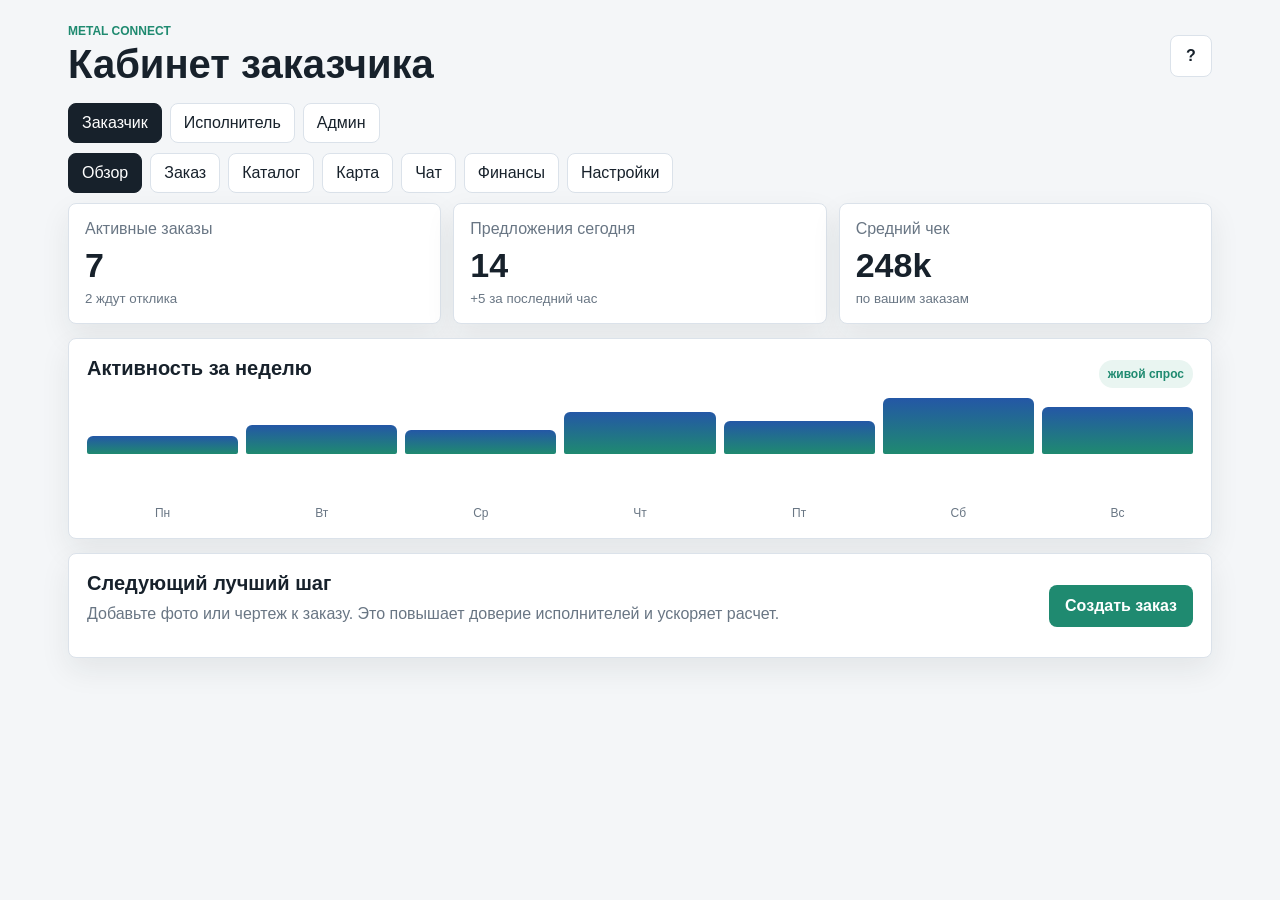
==== index.html @ 7a784472 "Initial Metal Connect bot and mini app" ====
<!doctype html>
<html lang="ru">
<head>
  <meta charset="utf-8">
  <meta name="viewport" content="width=device-width, initial-scale=1, viewport-fit=cover">
  <title>METAL CONNECT</title>
  <script src="https://telegram.org/js/telegram-web-app.js"></script>
  <link rel="stylesheet" href="./styles.css">
</head>
<body>
  <main class="app-shell">
    <header class="topbar">
      <div>
        <p class="eyebrow">METAL CONNECT</p>
        <h1 id="welcomeTitle">Рабочий кабинет</h1>
      </div>
      <button class="icon-btn" id="supportBtn" type="button" aria-label="Поддержка">?</button>
    </header>

    <section class="role-switch" aria-label="Роль">
      <button class="seg active" data-role="customer" type="button">Заказчик</button>
      <button class="seg" data-role="executor" type="button">Исполнитель</button>
      <button class="seg" data-role="admin" type="button">Админ</button>
    </section>

    <nav class="tabs" aria-label="Разделы">
      <button class="tab active" data-view="dashboard" type="button">Обзор</button>
      <button class="tab" data-view="order" type="button">Заказ</button>
      <button class="tab" data-view="catalog" type="button">Каталог</button>
      <button class="tab" data-view="map" type="button">Карта</button>
      <button class="tab" data-view="chat" type="button">Чат</button>
      <button class="tab" data-view="finance" type="button">Финансы</button>
      <button class="tab" data-view="settings" type="button">Настройки</button>
    </nav>

    <section class="view active" id="dashboard">
      <div class="grid widgets">
        <article class="metric">
          <span>Активные заказы</span>
          <strong id="activeOrders">7</strong>
          <small>2 ждут отклика</small>
        </article>
        <article class="metric">
          <span>Предложения сегодня</span>
          <strong id="todayOffers">14</strong>
          <small>+5 за последний час</small>
        </article>
        <article class="metric">
          <span>Средний чек</span>
          <strong id="avgCheck">248k</strong>
          <small>по вашим заказам</small>
        </article>
      </div>

      <article class="panel">
        <div class="panel-head">
          <h2>Активность за неделю</h2>
          <span class="badge">живой спрос</span>
        </div>
        <div class="bars" id="weekBars"></div>
      </article>

      <article class="panel split">
        <div>
          <h2>Следующий лучший шаг</h2>
          <p id="nextStep">Добавьте фото или чертеж к заказу. Это повышает доверие исполнителей и ускоряет расчет.</p>
        </div>
        <button class="primary" data-go="order" type="button">Создать заказ</button>
      </article>
    </section>

    <section class="view" id="order">
      <article class="panel">
        <div class="panel-head">
          <h2>Конструктор заказа</h2>
          <button class="ghost" id="useTemplateBtn" type="button">Взять шаблон</button>
        </div>
        <div class="form-grid">
          <label>Название
            <input id="orderTitle" type="text" placeholder="Фрезеровка плит 09Г2С, 30 шт.">
          </label>
          <label>Город
            <input id="orderCity" type="text" placeholder="Москва">
          </label>
          <label>Бюджет
            <input id="orderBudget" type="text" placeholder="до 250 000 руб.">
          </label>
          <label>Срок
            <input id="orderDeadline" type="text" placeholder="10 рабочих дней">
          </label>
          <label class="wide">Оплата
            <select id="orderPayment">
              <option>Безнал, 50/50</option>
              <option>100% предоплата</option>
              <option>Постоплата</option>
              <option>Наличные</option>
            </select>
          </label>
          <label class="wide">Описание
            <textarea id="orderDescription" rows="5" placeholder="Материал, количество, операции, важные условия"></textarea>
          </label>
        </div>
      </article>

      <article class="order-preview">
        <div>
          <p class="eyebrow">Предпросмотр</p>
          <h2 id="previewTitle">Новый заказ</h2>
          <p id="previewDescription">Заполните поля слева, и карточка заказа соберется автоматически.</p>
        </div>
        <dl>
          <div><dt>Город</dt><dd id="previewCity">-</dd></div>
          <div><dt>Бюджет</dt><dd id="previewBudget">-</dd></div>
          <div><dt>Срок</dt><dd id="previewDeadline">-</dd></div>
          <div><dt>Оплата</dt><dd id="previewPayment">-</dd></div>
        </dl>
        <button class="primary" id="publishOrderBtn" type="button">Опубликовать в боте</button>
      </article>
    </section>

    <section class="view" id="catalog">
      <article class="panel">
        <div class="panel-head">
          <h2>Каталог исполнителей</h2>
          <span class="badge">проверка профиля</span>
        </div>
        <div class="filters">
          <select id="cityFilter">
            <option value="">Все города</option>
            <option>Москва</option>
            <option>Санкт-Петербург</option>
            <option>Казань</option>
            <option>Екатеринбург</option>
          </select>
          <select id="workFilter">
            <option value="">Все работы</option>
            <option value="токарка">Токарка</option>
            <option value="фрезеровка">Фрезеровка</option>
            <option value="сварка">Сварка</option>
            <option value="лазер">Лазерная резка</option>
          </select>
          <label class="range">Рейтинг от <span id="ratingValue">4.0</span>
            <input id="ratingFilter" type="range" min="3" max="5" step="0.1" value="4">
          </label>
        </div>
      </article>
      <div class="cards" id="executorCards"></div>
    </section>

    <section class="view" id="map">
      <article class="map-panel">
        <div class="map-canvas" id="mapCanvas"></div>
        <aside>
          <p class="eyebrow">Карта исполнителей</p>
          <h2 id="mapTitle">Выберите метку</h2>
          <p id="mapText">Здесь будет краткая карточка исполнителя, город, специализация и кнопка маршрута.</p>
          <button class="primary" id="routeBtn" type="button">Проложить маршрут</button>
        </aside>
      </article>
    </section>

    <section class="view" id="chat">
      <article class="messenger">
        <header>
          <div>
            <h2>Чат по заказу #12</h2>
            <p>Быстрые ответы и звонок через Telegram</p>
          </div>
          <button class="ghost" id="callBtn" type="button">Позвонить</button>
        </header>
        <div class="messages" id="messages"></div>
        <div class="quick">
          <button type="button">Можно чертеж?</button>
          <button type="button">Готов посчитать сегодня</button>
          <button type="button">Уточните материал</button>
        </div>
        <form class="chat-form" id="chatForm">
          <input id="chatInput" type="text" placeholder="Написать сообщение">
          <button class="primary" type="submit">Отправить</button>
        </form>
      </article>
    </section>

    <section class="view" id="finance">
      <div class="grid widgets">
        <article class="metric">
          <span>Баланс</span>
          <strong>0 ₽</strong>
          <small>подключим после монетизации</small>
        </article>
        <article class="metric">
          <span>Подписка</span>
          <strong>Free</strong>
          <small>будет Pro-тариф</small>
        </article>
      </div>
      <article class="panel">
        <h2>Монетизация</h2>
        <p>Здесь подготовлены места под подписку, поднятие заказа, комиссии, платные отклики и вывод средств исполнителям.</p>
        <button class="primary" type="button">Купить подписку</button>
      </article>
    </section>

    <section class="view" id="settings">
      <article class="panel">
        <h2>Уведомления</h2>
        <div class="settings-list">
          <label><input type="checkbox" checked> Новые отклики</label>
          <label><input type="checkbox" checked> Новые заказы по моей специализации</label>
          <label><input type="checkbox"> Финансовые уведомления</label>
          <label>Тихий час
            <select>
              <option>22:00 - 09:00</option>
              <option>23:00 - 08:00</option>
              <option>Выключен</option>
            </select>
          </label>
        </div>
      </article>
      <article class="panel">
        <h2>Справка и обучение</h2>
        <p>Короткий туториал будет показывать, как разместить заказ, выбрать исполнителя и не потерять переписку.</p>
        <button class="ghost" id="tutorialBtn" type="button">Показать подсказку</button>
      </article>
    </section>
  </main>

  <script src="./app.js"></script>
</body>
</html>
---- styles.css ----
:root {
  --bg: #f4f6f8;
  --surface: #ffffff;
  --ink: #17212b;
  --muted: #697684;
  --line: #dbe2ea;
  --accent: #1f8a70;
  --accent-2: #2457a6;
  --warn: #c77700;
  --shadow: 0 12px 30px rgba(23, 33, 43, .08);
}

* { box-sizing: border-box; }

body {
  margin: 0;
  background: var(--bg);
  color: var(--ink);
  font-family: -apple-system, BlinkMacSystemFont, "Segoe UI", sans-serif;
}

button, input, select, textarea {
  font: inherit;
}

button {
  cursor: pointer;
}

.app-shell {
  width: min(1180px, 100%);
  margin: 0 auto;
  padding: 18px;
}

.topbar {
  display: flex;
  align-items: center;
  justify-content: space-between;
  gap: 14px;
  padding: 6px 0 16px;
}

.eyebrow {
  margin: 0 0 4px;
  color: var(--accent);
  font-size: 12px;
  font-weight: 800;
  text-transform: uppercase;
}

h1, h2, p { margin-top: 0; }

h1 {
  margin-bottom: 0;
  font-size: clamp(26px, 5vw, 40px);
}

h2 {
  margin-bottom: 10px;
  font-size: 20px;
}

.icon-btn, .ghost, .primary, .seg, .tab {
  border: 1px solid var(--line);
  border-radius: 8px;
  background: var(--surface);
  color: var(--ink);
}

.icon-btn {
  width: 42px;
  height: 42px;
  font-weight: 800;
}

.primary {
  border: 0;
  background: var(--accent);
  color: #fff;
  padding: 12px 16px;
  font-weight: 750;
}

.ghost {
  padding: 10px 14px;
  background: #f8fafb;
}

.role-switch, .tabs {
  display: flex;
  gap: 8px;
  overflow-x: auto;
  padding-bottom: 10px;
}

.seg, .tab {
  min-height: 40px;
  padding: 9px 13px;
  white-space: nowrap;
}

.seg.active, .tab.active {
  background: var(--ink);
  color: #fff;
  border-color: var(--ink);
}

.view {
  display: none;
  gap: 14px;
}

.view.active {
  display: grid;
}

.grid {
  display: grid;
  gap: 12px;
}

.widgets {
  grid-template-columns: repeat(3, minmax(0, 1fr));
}

.metric, .panel, .order-preview, .messenger, .map-panel {
  background: var(--surface);
  border: 1px solid var(--line);
  border-radius: 8px;
  box-shadow: var(--shadow);
}

.metric {
  padding: 16px;
}

.metric span, .metric small, .panel p, dd {
  color: var(--muted);
}

.metric strong {
  display: block;
  margin: 8px 0 4px;
  font-size: 34px;
}

.panel, .order-preview {
  padding: 18px;
}

.panel-head, .split {
  display: flex;
  align-items: center;
  justify-content: space-between;
  gap: 14px;
}

.badge {
  display: inline-flex;
  align-items: center;
  min-height: 28px;
  padding: 5px 9px;
  border-radius: 999px;
  background: #e9f5f1;
  color: var(--accent);
  font-size: 12px;
  font-weight: 800;
}

.bars {
  display: grid;
  grid-template-columns: repeat(7, 1fr);
  align-items: end;
  gap: 8px;
  height: 130px;
}

.bar {
  display: grid;
  align-items: end;
  gap: 6px;
  height: 100%;
  color: var(--muted);
  font-size: 12px;
  text-align: center;
}

.bar i {
  display: block;
  min-height: 18px;
  border-radius: 6px 6px 2px 2px;
  background: linear-gradient(180deg, var(--accent-2), var(--accent));
}

#order {
  grid-template-columns: minmax(0, 1.3fr) minmax(320px, .7fr);
}

.form-grid {
  display: grid;
  grid-template-columns: repeat(2, minmax(0, 1fr));
  gap: 12px;
}

label {
  display: grid;
  gap: 6px;
  color: var(--muted);
  font-size: 13px;
  font-weight: 700;
}

.wide {
  grid-column: 1 / -1;
}

input, select, textarea {
  width: 100%;
  border: 1px solid var(--line);
  border-radius: 8px;
  background: #fbfcfd;
  color: var(--ink);
  padding: 11px 12px;
}

textarea {
  resize: vertical;
}

.order-preview {
  display: grid;
  align-content: start;
  gap: 16px;
}

dl {
  display: grid;
  gap: 10px;
  margin: 0;
}

dl div {
  display: flex;
  justify-content: space-between;
  gap: 12px;
  padding-bottom: 10px;
  border-bottom: 1px solid var(--line);
}

dt {
  color: var(--muted);
}

dd {
  margin: 0;
  text-align: right;
  font-weight: 700;
}

.filters {
  display: grid;
  grid-template-columns: 1fr 1fr 1.2fr;
  gap: 12px;
}

.cards {
  display: grid;
  grid-template-columns: repeat(3, minmax(0, 1fr));
  gap: 12px;
}

.executor-card {
  display: grid;
  gap: 10px;
  padding: 14px;
  background: var(--surface);
  border: 1px solid var(--line);
  border-radius: 8px;
  box-shadow: var(--shadow);
}

.avatar {
  width: 54px;
  height: 54px;
  border-radius: 8px;
  display: grid;
  place-items: center;
  background: #e9eef5;
  color: var(--accent-2);
  font-weight: 900;
}

.tags {
  display: flex;
  flex-wrap: wrap;
  gap: 6px;
}

.tag {
  padding: 4px 8px;
  border-radius: 999px;
  background: #f0f3f6;
  color: var(--muted);
  font-size: 12px;
}

.map-panel {
  display: grid;
  grid-template-columns: 1.4fr .6fr;
  overflow: hidden;
}

.map-canvas {
  position: relative;
  min-height: 420px;
  background:
    linear-gradient(90deg, rgba(255,255,255,.5) 1px, transparent 1px),
    linear-gradient(rgba(255,255,255,.5) 1px, transparent 1px),
    #d7e4e8;
  background-size: 48px 48px;
}

.pin {
  position: absolute;
  width: 18px;
  height: 18px;
  border: 3px solid #fff;
  border-radius: 50%;
  background: var(--accent);
  box-shadow: 0 6px 16px rgba(0,0,0,.2);
}

.map-panel aside {
  padding: 18px;
}

.messenger {
  overflow: hidden;
}

.messenger header, .chat-form {
  display: flex;
  align-items: center;
  justify-content: space-between;
  gap: 12px;
  padding: 14px;
  border-bottom: 1px solid var(--line);
}

.messages {
  display: grid;
  gap: 10px;
  min-height: 300px;
  padding: 14px;
  background: #edf2f5;
}

.bubble {
  width: fit-content;
  max-width: min(520px, 86%);
  padding: 10px 12px;
  border-radius: 8px;
  background: #fff;
}

.bubble.me {
  justify-self: end;
  background: #dff1ec;
}

.quick {
  display: flex;
  gap: 8px;
  overflow-x: auto;
  padding: 10px 14px;
}

.quick button {
  border: 1px solid var(--line);
  border-radius: 999px;
  background: #fff;
  padding: 8px 10px;
  white-space: nowrap;
}

.chat-form {
  border-top: 1px solid var(--line);
  border-bottom: 0;
}

.settings-list {
  display: grid;
  gap: 12px;
}

@media (max-width: 860px) {
  .widgets, #order, .cards, .map-panel, .filters {
    grid-template-columns: 1fr;
  }

  .panel-head, .split, .messenger header, .chat-form {
    align-items: stretch;
    flex-direction: column;
  }

  .form-grid {
    grid-template-columns: 1fr;
  }

  .app-shell {
    padding: 14px;
  }
}
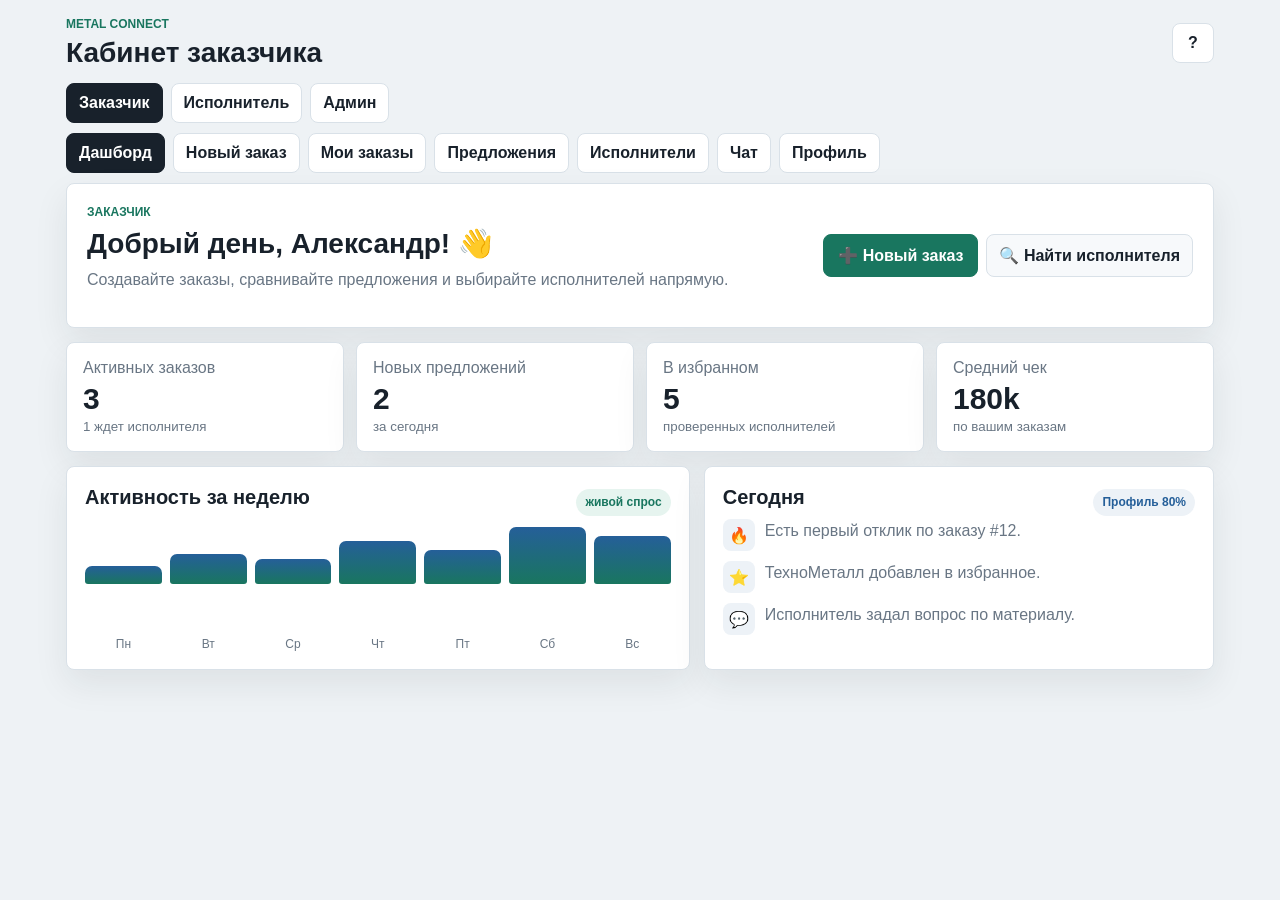
==== commit fa5e7626: "Redesign Mini App workspace" ====
--- a/index.html
+++ b/index.html
@@ -5,7 +5,7 @@
   <meta name="viewport" content="width=device-width, initial-scale=1, viewport-fit=cover">
   <title>METAL CONNECT</title>
   <script src="https://telegram.org/js/telegram-web-app.js"></script>
-  <link rel="stylesheet" href="./styles.css">
+  <link rel="stylesheet" href="./styles.css?v=20260526-2">
 </head>
 <body>
   <main class="app-shell">
@@ -23,106 +23,136 @@
       <button class="seg" data-role="admin" type="button">Админ</button>
     </section>
 
-    <nav class="tabs" aria-label="Разделы">
-      <button class="tab active" data-view="dashboard" type="button">Обзор</button>
-      <button class="tab" data-view="order" type="button">Заказ</button>
-      <button class="tab" data-view="catalog" type="button">Каталог</button>
-      <button class="tab" data-view="map" type="button">Карта</button>
-      <button class="tab" data-view="chat" type="button">Чат</button>
-      <button class="tab" data-view="finance" type="button">Финансы</button>
-      <button class="tab" data-view="settings" type="button">Настройки</button>
-    </nav>
-
-    <section class="view active" id="dashboard">
-      <div class="grid widgets">
-        <article class="metric">
-          <span>Активные заказы</span>
-          <strong id="activeOrders">7</strong>
-          <small>2 ждут отклика</small>
-        </article>
-        <article class="metric">
-          <span>Предложения сегодня</span>
-          <strong id="todayOffers">14</strong>
-          <small>+5 за последний час</small>
-        </article>
-        <article class="metric">
-          <span>Средний чек</span>
-          <strong id="avgCheck">248k</strong>
-          <small>по вашим заказам</small>
-        </article>
-      </div>
-
-      <article class="panel">
-        <div class="panel-head">
-          <h2>Активность за неделю</h2>
-          <span class="badge">живой спрос</span>
-        </div>
-        <div class="bars" id="weekBars"></div>
-      </article>
-
-      <article class="panel split">
+    <nav class="tabs" id="tabs" aria-label="Разделы"></nav>
+
+    <section class="view active" id="dashboardView">
+      <section class="hero">
         <div>
-          <h2>Следующий лучший шаг</h2>
-          <p id="nextStep">Добавьте фото или чертеж к заказу. Это повышает доверие исполнителей и ускоряет расчет.</p>
-        </div>
-        <button class="primary" data-go="order" type="button">Создать заказ</button>
-      </article>
-    </section>
-
-    <section class="view" id="order">
-      <article class="panel">
-        <div class="panel-head">
-          <h2>Конструктор заказа</h2>
-          <button class="ghost" id="useTemplateBtn" type="button">Взять шаблон</button>
-        </div>
-        <div class="form-grid">
-          <label>Название
-            <input id="orderTitle" type="text" placeholder="Фрезеровка плит 09Г2С, 30 шт.">
-          </label>
-          <label>Город
-            <input id="orderCity" type="text" placeholder="Москва">
-          </label>
-          <label>Бюджет
-            <input id="orderBudget" type="text" placeholder="до 250 000 руб.">
-          </label>
-          <label>Срок
-            <input id="orderDeadline" type="text" placeholder="10 рабочих дней">
-          </label>
-          <label class="wide">Оплата
-            <select id="orderPayment">
-              <option>Безнал, 50/50</option>
-              <option>100% предоплата</option>
-              <option>Постоплата</option>
-              <option>Наличные</option>
-            </select>
-          </label>
-          <label class="wide">Описание
-            <textarea id="orderDescription" rows="5" placeholder="Материал, количество, операции, важные условия"></textarea>
-          </label>
-        </div>
-      </article>
-
-      <article class="order-preview">
-        <div>
+          <p class="eyebrow" id="roleEyebrow">Кабинет заказчика</p>
+          <h2 id="heroTitle">Добрый день, Александр!</h2>
+          <p id="heroText">Создавайте заказы, сравнивайте предложения и выбирайте исполнителей напрямую.</p>
+        </div>
+        <div class="hero-actions" id="heroActions"></div>
+      </section>
+
+      <section class="grid metrics" id="dashboardMetrics"></section>
+
+      <section class="layout-two">
+        <article class="panel">
+          <div class="panel-head">
+            <h2 id="activityTitle">Активность за неделю</h2>
+            <span class="badge" id="activityBadge">спрос растет</span>
+          </div>
+          <div class="bars" id="weekBars"></div>
+        </article>
+        <article class="panel">
+          <div class="panel-head">
+            <h2>Сегодня</h2>
+            <span class="badge neutral" id="profileFill">Профиль 80%</span>
+          </div>
+          <div class="timeline" id="todayFeed"></div>
+        </article>
+      </section>
+    </section>
+
+    <section class="view" id="builderView">
+      <section class="order-layout">
+        <article class="panel">
+          <div class="panel-head">
+            <h2>Пошаговое создание заказа</h2>
+            <button class="ghost" id="useTemplateBtn" type="button">Шаблон</button>
+          </div>
+
+          <div class="steps" id="orderSteps"></div>
+
+          <div class="form-grid">
+            <label>Название детали или заказа
+              <input id="orderTitle" type="text" placeholder="Втулки 40Х, 120 шт.">
+            </label>
+            <label>Город
+              <input id="orderCity" type="text" placeholder="Москва">
+            </label>
+            <label class="wide">Описание работ
+              <textarea id="orderDescription" rows="4" placeholder="Например: токарная обработка по чертежу, материал 40Х, нужна упаковка и доставка до ТК."></textarea>
+            </label>
+            <fieldset class="wide">
+              <legend>Материал</legend>
+              <div class="material-grid" id="materialGrid">
+                <button class="material active" data-material="Сталь" type="button">⚙️<span>Сталь</span></button>
+                <button class="material" data-material="Алюминий" type="button">✈️<span>Алюминий</span></button>
+                <button class="material" data-material="Титан" type="button">🔩<span>Титан</span></button>
+                <button class="material" data-material="Пластик" type="button">🧴<span>Пластик</span></button>
+              </div>
+            </fieldset>
+            <label>Количество: <b id="qtyValue">50 шт.</b>
+              <input id="orderQty" type="range" min="1" max="500" step="1" value="50">
+            </label>
+            <label>Срок выполнения
+              <input id="orderDeadline" type="date">
+            </label>
+            <label>Бюджет от
+              <input id="budgetFrom" type="number" inputmode="numeric" placeholder="50000">
+            </label>
+            <label>Бюджет до
+              <input id="budgetTo" type="number" inputmode="numeric" placeholder="180000">
+            </label>
+            <label class="check-row wide">
+              <input id="negotiableBudget" type="checkbox">
+              <span>Бюджет договорной</span>
+            </label>
+            <label class="wide">Оплата
+              <select id="orderPayment">
+                <option>Безнал, 50/50</option>
+                <option>100% предоплата</option>
+                <option>Постоплата</option>
+                <option>Наличные</option>
+              </select>
+            </label>
+            <label class="file-zone wide">
+              <input id="orderFiles" type="file" multiple accept="image/*,.pdf">
+              <span>Загрузить фото/чертежи до 5 шт.</span>
+              <small id="fileHint">Файлы видны в интерфейсе как демо. Передачу файлов в бота подключим отдельным этапом.</small>
+            </label>
+          </div>
+        </article>
+
+        <aside class="order-preview">
           <p class="eyebrow">Предпросмотр</p>
           <h2 id="previewTitle">Новый заказ</h2>
-          <p id="previewDescription">Заполните поля слева, и карточка заказа соберется автоматически.</p>
-        </div>
-        <dl>
-          <div><dt>Город</dt><dd id="previewCity">-</dd></div>
-          <div><dt>Бюджет</dt><dd id="previewBudget">-</dd></div>
-          <div><dt>Срок</dt><dd id="previewDeadline">-</dd></div>
-          <div><dt>Оплата</dt><dd id="previewPayment">-</dd></div>
-        </dl>
-        <button class="primary" id="publishOrderBtn" type="button">Опубликовать в боте</button>
-      </article>
-    </section>
-
-    <section class="view" id="catalog">
-      <article class="panel">
+          <p id="previewDescription">Заполните поля, и карточка заказа соберется автоматически.</p>
+          <dl>
+            <div><dt>Материал</dt><dd id="previewMaterial">Сталь</dd></div>
+            <div><dt>Количество</dt><dd id="previewQty">50 шт.</dd></div>
+            <div><dt>Город</dt><dd id="previewCity">-</dd></div>
+            <div><dt>Срок</dt><dd id="previewDeadline">-</dd></div>
+            <div><dt>Бюджет</dt><dd id="previewBudget">-</dd></div>
+          </dl>
+          <div class="score">
+            <span>Шанс быстрого отклика</span>
+            <b id="qualityScore">65%</b>
+            <i><em id="qualityBar"></em></i>
+          </div>
+          <button class="primary" id="publishOrderBtn" type="button">📢 Опубликовать заказ</button>
+        </aside>
+      </section>
+    </section>
+
+    <section class="view" id="ordersView">
+      <section class="panel">
         <div class="panel-head">
-          <h2>Каталог исполнителей</h2>
-          <span class="badge">проверка профиля</span>
+          <h2 id="ordersTitle">Мои заказы</h2>
+          <button class="primary small" data-go="builderView" type="button">➕ Новый заказ</button>
+        </div>
+        <div class="subtabs" id="orderSubtabs"></div>
+      </section>
+      <section class="cards-list" id="ordersList"></section>
+    </section>
+
+    <section class="view" id="marketView">
+      <section class="panel">
+        <div class="panel-head">
+          <h2 id="marketTitle">Поиск исполнителей</h2>
+          <span class="badge">фильтры</span>
         </div>
         <div class="filters">
           <select id="cityFilter">
@@ -143,37 +173,32 @@
             <input id="ratingFilter" type="range" min="3" max="5" step="0.1" value="4">
           </label>
         </div>
-      </article>
-      <div class="cards" id="executorCards"></div>
-    </section>
-
-    <section class="view" id="map">
-      <article class="map-panel">
-        <div class="map-canvas" id="mapCanvas"></div>
-        <aside>
-          <p class="eyebrow">Карта исполнителей</p>
-          <h2 id="mapTitle">Выберите метку</h2>
-          <p id="mapText">Здесь будет краткая карточка исполнителя, город, специализация и кнопка маршрута.</p>
-          <button class="primary" id="routeBtn" type="button">Проложить маршрут</button>
-        </aside>
-      </article>
-    </section>
-
-    <section class="view" id="chat">
+      </section>
+      <section class="cards" id="marketCards"></section>
+    </section>
+
+    <section class="view" id="offersView">
+      <section class="panel">
+        <div class="panel-head">
+          <h2 id="offersTitle">Предложения</h2>
+          <span class="badge neutral" id="offersBadge">2 новых</span>
+        </div>
+      </section>
+      <section class="cards-list" id="offersList"></section>
+    </section>
+
+    <section class="view" id="chatView">
       <article class="messenger">
         <header>
           <div>
-            <h2>Чат по заказу #12</h2>
-            <p>Быстрые ответы и звонок через Telegram</p>
-          </div>
-          <button class="ghost" id="callBtn" type="button">Позвонить</button>
+            <p class="eyebrow">Чат по заказу</p>
+            <h2 id="chatTitle">#12 Втулки 40Х</h2>
+            <p id="chatMeta">Заказчик и исполнитель видят переписку внутри бота.</p>
+          </div>
+          <button class="ghost" id="attachBtn" type="button">📎 Фото</button>
         </header>
         <div class="messages" id="messages"></div>
-        <div class="quick">
-          <button type="button">Можно чертеж?</button>
-          <button type="button">Готов посчитать сегодня</button>
-          <button type="button">Уточните материал</button>
-        </div>
+        <div class="quick" id="quickReplies"></div>
         <form class="chat-form" id="chatForm">
           <input id="chatInput" type="text" placeholder="Написать сообщение">
           <button class="primary" type="submit">Отправить</button>
@@ -181,50 +206,34 @@
       </article>
     </section>
 
-    <section class="view" id="finance">
-      <div class="grid widgets">
-        <article class="metric">
-          <span>Баланс</span>
-          <strong>0 ₽</strong>
-          <small>подключим после монетизации</small>
-        </article>
-        <article class="metric">
-          <span>Подписка</span>
-          <strong>Free</strong>
-          <small>будет Pro-тариф</small>
-        </article>
-      </div>
-      <article class="panel">
-        <h2>Монетизация</h2>
-        <p>Здесь подготовлены места под подписку, поднятие заказа, комиссии, платные отклики и вывод средств исполнителям.</p>
-        <button class="primary" type="button">Купить подписку</button>
-      </article>
-    </section>
-
-    <section class="view" id="settings">
-      <article class="panel">
-        <h2>Уведомления</h2>
-        <div class="settings-list">
-          <label><input type="checkbox" checked> Новые отклики</label>
-          <label><input type="checkbox" checked> Новые заказы по моей специализации</label>
-          <label><input type="checkbox"> Финансовые уведомления</label>
-          <label>Тихий час
-            <select>
-              <option>22:00 - 09:00</option>
-              <option>23:00 - 08:00</option>
-              <option>Выключен</option>
-            </select>
-          </label>
-        </div>
-      </article>
-      <article class="panel">
-        <h2>Справка и обучение</h2>
-        <p>Короткий туториал будет показывать, как разместить заказ, выбрать исполнителя и не потерять переписку.</p>
-        <button class="ghost" id="tutorialBtn" type="button">Показать подсказку</button>
-      </article>
+    <section class="view" id="profileView">
+      <section class="profile-grid">
+        <article class="panel">
+          <div class="panel-head">
+            <h2 id="profileTitle">Профиль заказчика</h2>
+            <span class="badge neutral">редактирование</span>
+          </div>
+          <div class="profile-card" id="profileCard"></div>
+        </article>
+        <article class="panel">
+          <h2>Уведомления</h2>
+          <div class="settings-list">
+            <label class="check-row"><input type="checkbox" checked><span>Новые предложения</span></label>
+            <label class="check-row"><input type="checkbox" checked><span>Сообщения в чате</span></label>
+            <label class="check-row"><input type="checkbox"><span>Финансы и тарифы</span></label>
+            <label>Тихий час
+              <select>
+                <option>22:00 - 09:00</option>
+                <option>23:00 - 08:00</option>
+                <option>Выключен</option>
+              </select>
+            </label>
+          </div>
+        </article>
+      </section>
     </section>
   </main>
 
-  <script src="./app.js"></script>
+  <script src="./app.js?v=20260526-2"></script>
 </body>
 </html>
--- a/styles.css
+++ b/styles.css
@@ -1,13 +1,16 @@
 :root {
-  --bg: #f4f6f8;
+  --bg: #eef2f5;
   --surface: #ffffff;
-  --ink: #17212b;
+  --surface-soft: #f7f9fb;
+  --ink: #18212b;
   --muted: #697684;
-  --line: #dbe2ea;
-  --accent: #1f8a70;
-  --accent-2: #2457a6;
-  --warn: #c77700;
-  --shadow: 0 12px 30px rgba(23, 33, 43, .08);
+  --line: #d9e1e8;
+  --accent: #19765f;
+  --accent-dark: #105745;
+  --blue: #255f99;
+  --amber: #bc7a00;
+  --red: #b64a3a;
+  --shadow: 0 14px 34px rgba(24, 33, 43, .08);
 }
 
 * { box-sizing: border-box; }
@@ -19,18 +22,18 @@
   font-family: -apple-system, BlinkMacSystemFont, "Segoe UI", sans-serif;
 }
 
-button, input, select, textarea {
-  font: inherit;
-}
-
-button {
-  cursor: pointer;
-}
+button, input, select, textarea { font: inherit; }
+button { cursor: pointer; }
+h1, h2, h3, p { margin-top: 0; }
+h1 { margin-bottom: 0; font-size: 28px; line-height: 1.1; }
+h2 { margin-bottom: 10px; font-size: 20px; line-height: 1.2; }
+h3 { margin-bottom: 6px; font-size: 17px; }
+p { color: var(--muted); line-height: 1.45; }
 
 .app-shell {
   width: min(1180px, 100%);
   margin: 0 auto;
-  padding: 18px;
+  padding: 16px;
 }
 
 .topbar {
@@ -38,30 +41,20 @@
   align-items: center;
   justify-content: space-between;
   gap: 14px;
-  padding: 6px 0 16px;
+  padding-bottom: 14px;
 }
 
 .eyebrow {
-  margin: 0 0 4px;
+  margin: 0 0 5px;
   color: var(--accent);
   font-size: 12px;
   font-weight: 800;
+  letter-spacing: 0;
   text-transform: uppercase;
 }
 
-h1, h2, p { margin-top: 0; }
-
-h1 {
-  margin-bottom: 0;
-  font-size: clamp(26px, 5vw, 40px);
-}
-
-h2 {
-  margin-bottom: 10px;
-  font-size: 20px;
-}
-
-.icon-btn, .ghost, .primary, .seg, .tab {
+.icon-btn, .ghost, .primary, .seg, .tab, .subtab {
+  min-height: 40px;
   border: 1px solid var(--line);
   border-radius: 8px;
   background: var(--surface);
@@ -70,102 +63,119 @@
 
 .icon-btn {
   width: 42px;
-  height: 42px;
-  font-weight: 800;
+  font-weight: 900;
 }
 
 .primary {
-  border: 0;
+  border-color: var(--accent);
   background: var(--accent);
   color: #fff;
-  padding: 12px 16px;
+  padding: 11px 14px;
+  font-weight: 800;
+}
+
+.primary:hover { background: var(--accent-dark); }
+.primary.small { min-height: 36px; padding: 8px 12px; }
+
+.ghost {
+  padding: 10px 12px;
+  background: var(--surface-soft);
   font-weight: 750;
 }
 
-.ghost {
-  padding: 10px 14px;
-  background: #f8fafb;
-}
-
-.role-switch, .tabs {
+.role-switch, .tabs, .subtabs {
   display: flex;
   gap: 8px;
   overflow-x: auto;
   padding-bottom: 10px;
 }
 
-.seg, .tab {
-  min-height: 40px;
-  padding: 9px 13px;
+.seg, .tab, .subtab {
+  flex: 0 0 auto;
+  padding: 9px 12px;
   white-space: nowrap;
-}
-
-.seg.active, .tab.active {
+  font-weight: 750;
+}
+
+.seg.active, .tab.active, .subtab.active {
   background: var(--ink);
   color: #fff;
   border-color: var(--ink);
 }
 
-.view {
-  display: none;
-  gap: 14px;
-}
-
-.view.active {
-  display: grid;
-}
-
-.grid {
-  display: grid;
-  gap: 12px;
-}
-
-.widgets {
-  grid-template-columns: repeat(3, minmax(0, 1fr));
-}
-
-.metric, .panel, .order-preview, .messenger, .map-panel {
+.view { display: none; gap: 14px; }
+.view.active { display: grid; }
+
+.hero, .panel, .metric, .order-preview, .messenger, .entity-card, .order-card {
+  border: 1px solid var(--line);
+  border-radius: 8px;
   background: var(--surface);
-  border: 1px solid var(--line);
-  border-radius: 8px;
   box-shadow: var(--shadow);
 }
 
-.metric {
-  padding: 16px;
-}
-
-.metric span, .metric small, .panel p, dd {
-  color: var(--muted);
-}
-
+.hero {
+  display: flex;
+  align-items: center;
+  justify-content: space-between;
+  gap: 16px;
+  padding: 20px;
+}
+
+.hero h2 {
+  margin-bottom: 8px;
+  font-size: 28px;
+}
+
+.hero-actions {
+  display: flex;
+  flex-wrap: wrap;
+  justify-content: flex-end;
+  gap: 8px;
+}
+
+.grid { display: grid; gap: 12px; }
+.metrics { grid-template-columns: repeat(4, minmax(0, 1fr)); }
+
+.metric { padding: 16px; }
+.metric span, .metric small, dd { color: var(--muted); }
 .metric strong {
   display: block;
-  margin: 8px 0 4px;
-  font-size: 34px;
-}
-
-.panel, .order-preview {
-  padding: 18px;
-}
-
-.panel-head, .split {
+  margin: 7px 0 3px;
+  font-size: 30px;
+  line-height: 1;
+}
+
+.layout-two, .order-layout, .profile-grid {
+  display: grid;
+  grid-template-columns: minmax(0, 1.1fr) minmax(320px, .9fr);
+  gap: 14px;
+}
+
+.panel, .order-preview { padding: 18px; }
+
+.panel-head {
   display: flex;
   align-items: center;
   justify-content: space-between;
-  gap: 14px;
+  gap: 12px;
 }
 
 .badge {
   display: inline-flex;
   align-items: center;
-  min-height: 28px;
+  min-height: 27px;
   padding: 5px 9px;
   border-radius: 999px;
-  background: #e9f5f1;
+  background: #e6f4ef;
   color: var(--accent);
   font-size: 12px;
-  font-weight: 800;
+  font-weight: 850;
+  white-space: nowrap;
+}
+
+.badge.neutral {
+  background: #edf2f7;
+  color: var(--blue);
 }
 
 .bars {
@@ -173,13 +183,13 @@
   grid-template-columns: repeat(7, 1fr);
   align-items: end;
   gap: 8px;
-  height: 130px;
+  height: 132px;
 }
 
 .bar {
   display: grid;
   align-items: end;
-  gap: 6px;
+  gap: 7px;
   height: 100%;
   color: var(--muted);
   font-size: 12px;
@@ -189,12 +199,50 @@
 .bar i {
   display: block;
   min-height: 18px;
-  border-radius: 6px 6px 2px 2px;
-  background: linear-gradient(180deg, var(--accent-2), var(--accent));
-}
-
-#order {
-  grid-template-columns: minmax(0, 1.3fr) minmax(320px, .7fr);
+  border-radius: 7px 7px 3px 3px;
+  background: linear-gradient(180deg, var(--blue), var(--accent));
+}
+
+.timeline { display: grid; gap: 10px; }
+.event {
+  display: grid;
+  grid-template-columns: 32px 1fr;
+  gap: 10px;
+  align-items: start;
+}
+.event i {
+  display: grid;
+  place-items: center;
+  width: 32px;
+  height: 32px;
+  border-radius: 8px;
+  background: #edf2f7;
+  font-style: normal;
+}
+.event p { margin-bottom: 0; }
+
+.steps {
+  display: grid;
+  grid-template-columns: repeat(5, minmax(0, 1fr));
+  gap: 8px;
+  margin-bottom: 14px;
+}
+
+.step {
+  padding: 9px;
+  border: 1px solid var(--line);
+  border-radius: 8px;
+  background: var(--surface-soft);
+  color: var(--muted);
+  font-size: 12px;
+  font-weight: 800;
+  text-align: center;
+}
+
+.step.active {
+  border-color: var(--accent);
+  color: var(--accent);
+  background: #e6f4ef;
 }
 
 .form-grid {
@@ -203,17 +251,25 @@
   gap: 12px;
 }
 
-label {
+label, fieldset {
   display: grid;
   gap: 6px;
+  margin: 0;
   color: var(--muted);
   font-size: 13px;
-  font-weight: 700;
-}
-
-.wide {
-  grid-column: 1 / -1;
-}
+  font-weight: 760;
+}
+
+fieldset {
+  padding: 0;
+  border: 0;
+}
+
+legend {
+  padding: 0 0 7px;
+}
+
+.wide { grid-column: 1 / -1; }
 
 input, select, textarea {
   width: 100%;
@@ -224,14 +280,56 @@
   padding: 11px 12px;
 }
 
-textarea {
-  resize: vertical;
-}
+textarea { resize: vertical; }
+input[type="range"] { padding: 0; }
+
+.check-row {
+  display: flex;
+  grid-template-columns: none;
+  align-items: center;
+  gap: 9px;
+}
+
+.check-row input { width: auto; }
+
+.material-grid {
+  display: grid;
+  grid-template-columns: repeat(4, minmax(0, 1fr));
+  gap: 8px;
+}
+
+.material {
+  display: grid;
+  gap: 5px;
+  place-items: center;
+  min-height: 74px;
+  border: 1px solid var(--line);
+  border-radius: 8px;
+  background: var(--surface-soft);
+  color: var(--ink);
+  font-weight: 800;
+}
+
+.material.active {
+  border-color: var(--accent);
+  background: #e6f4ef;
+}
+
+.file-zone {
+  padding: 14px;
+  border: 1px dashed #9aaabc;
+  border-radius: 8px;
+  background: var(--surface-soft);
+}
+
+.file-zone input { padding: 0; border: 0; background: transparent; }
 
 .order-preview {
+  position: sticky;
+  top: 12px;
   display: grid;
   align-content: start;
-  gap: 16px;
+  gap: 14px;
 }
 
 dl {
@@ -248,14 +346,32 @@
   border-bottom: 1px solid var(--line);
 }
 
-dt {
-  color: var(--muted);
-}
-
+dt { color: var(--muted); }
 dd {
   margin: 0;
   text-align: right;
-  font-weight: 700;
+  font-weight: 800;
+}
+
+.score {
+  display: grid;
+  gap: 8px;
+}
+
+.score i {
+  display: block;
+  height: 8px;
+  overflow: hidden;
+  border-radius: 999px;
+  background: #e2e8ef;
+}
+
+.score em {
+  display: block;
+  height: 100%;
+  width: 65%;
+  border-radius: inherit;
+  background: var(--accent);
 }
 
 .filters {
@@ -264,80 +380,63 @@
   gap: 12px;
 }
 
+.cards, .cards-list {
+  display: grid;
+  gap: 12px;
+}
+
 .cards {
-  display: grid;
   grid-template-columns: repeat(3, minmax(0, 1fr));
-  gap: 12px;
-}
-
-.executor-card {
-  display: grid;
-  gap: 10px;
-  padding: 14px;
-  background: var(--surface);
-  border: 1px solid var(--line);
-  border-radius: 8px;
-  box-shadow: var(--shadow);
+}
+
+.entity-card, .order-card {
+  display: grid;
+  gap: 12px;
+  padding: 15px;
+}
+
+.card-head {
+  display: flex;
+  align-items: flex-start;
+  justify-content: space-between;
+  gap: 12px;
 }
 
 .avatar {
-  width: 54px;
-  height: 54px;
+  width: 52px;
+  height: 52px;
   border-radius: 8px;
   display: grid;
   place-items: center;
-  background: #e9eef5;
-  color: var(--accent-2);
+  background: #edf2f7;
+  color: var(--blue);
   font-weight: 900;
 }
 
-.tags {
+.tags, .card-actions, .quick {
   display: flex;
   flex-wrap: wrap;
-  gap: 6px;
+  gap: 8px;
 }
 
 .tag {
-  padding: 4px 8px;
+  padding: 5px 8px;
   border-radius: 999px;
-  background: #f0f3f6;
+  background: #edf2f7;
   color: var(--muted);
   font-size: 12px;
-}
-
-.map-panel {
-  display: grid;
-  grid-template-columns: 1.4fr .6fr;
-  overflow: hidden;
-}
-
-.map-canvas {
-  position: relative;
-  min-height: 420px;
-  background:
-    linear-gradient(90deg, rgba(255,255,255,.5) 1px, transparent 1px),
-    linear-gradient(rgba(255,255,255,.5) 1px, transparent 1px),
-    #d7e4e8;
-  background-size: 48px 48px;
-}
-
-.pin {
-  position: absolute;
-  width: 18px;
-  height: 18px;
-  border: 3px solid #fff;
-  border-radius: 50%;
-  background: var(--accent);
-  box-shadow: 0 6px 16px rgba(0,0,0,.2);
-}
-
-.map-panel aside {
-  padding: 18px;
-}
-
-.messenger {
-  overflow: hidden;
-}
+  font-weight: 750;
+}
+
+.status {
+  color: var(--accent);
+  font-weight: 900;
+}
+.status.warn { color: var(--amber); }
+.status.done { color: var(--blue); }
+.status.bad { color: var(--red); }
+
+.messenger { overflow: hidden; }
 
 .messenger header, .chat-form {
   display: flex;
@@ -351,9 +450,13 @@
 .messages {
   display: grid;
   gap: 10px;
-  min-height: 300px;
+  min-height: 320px;
   padding: 14px;
-  background: #edf2f5;
+  background:
+    linear-gradient(90deg, rgba(255,255,255,.48) 1px, transparent 1px),
+    linear-gradient(rgba(255,255,255,.48) 1px, transparent 1px),
+    #e7eef3;
+  background-size: 34px 34px;
 }
 
 .bubble {
@@ -362,6 +465,7 @@
   padding: 10px 12px;
   border-radius: 8px;
   background: #fff;
+  box-shadow: 0 4px 12px rgba(24, 33, 43, .06);
 }
 
 .bubble.me {
@@ -370,10 +474,8 @@
 }
 
 .quick {
-  display: flex;
-  gap: 8px;
+  padding: 10px 14px;
   overflow-x: auto;
-  padding: 10px 14px;
 }
 
 .quick button {
@@ -389,26 +491,34 @@
   border-bottom: 0;
 }
 
-.settings-list {
-  display: grid;
-  gap: 12px;
-}
-
-@media (max-width: 860px) {
-  .widgets, #order, .cards, .map-panel, .filters {
+.profile-card, .settings-list {
+  display: grid;
+  gap: 12px;
+}
+
+.profile-line {
+  display: flex;
+  justify-content: space-between;
+  gap: 12px;
+  padding-bottom: 10px;
+  border-bottom: 1px solid var(--line);
+}
+
+.profile-line span:first-child { color: var(--muted); }
+.profile-line b { text-align: right; }
+
+@media (max-width: 900px) {
+  .metrics, .layout-two, .order-layout, .profile-grid, .cards, .filters {
     grid-template-columns: 1fr;
   }
 
-  .panel-head, .split, .messenger header, .chat-form {
+  .hero, .panel-head, .messenger header, .chat-form {
     align-items: stretch;
     flex-direction: column;
   }
 
-  .form-grid {
-    grid-template-columns: 1fr;
-  }
-
-  .app-shell {
-    padding: 14px;
-  }
-}
+  .hero-actions { justify-content: flex-start; }
+  .form-grid, .material-grid, .steps { grid-template-columns: 1fr; }
+  .order-preview { position: static; }
+  .app-shell { padding: 12px; }
+}
